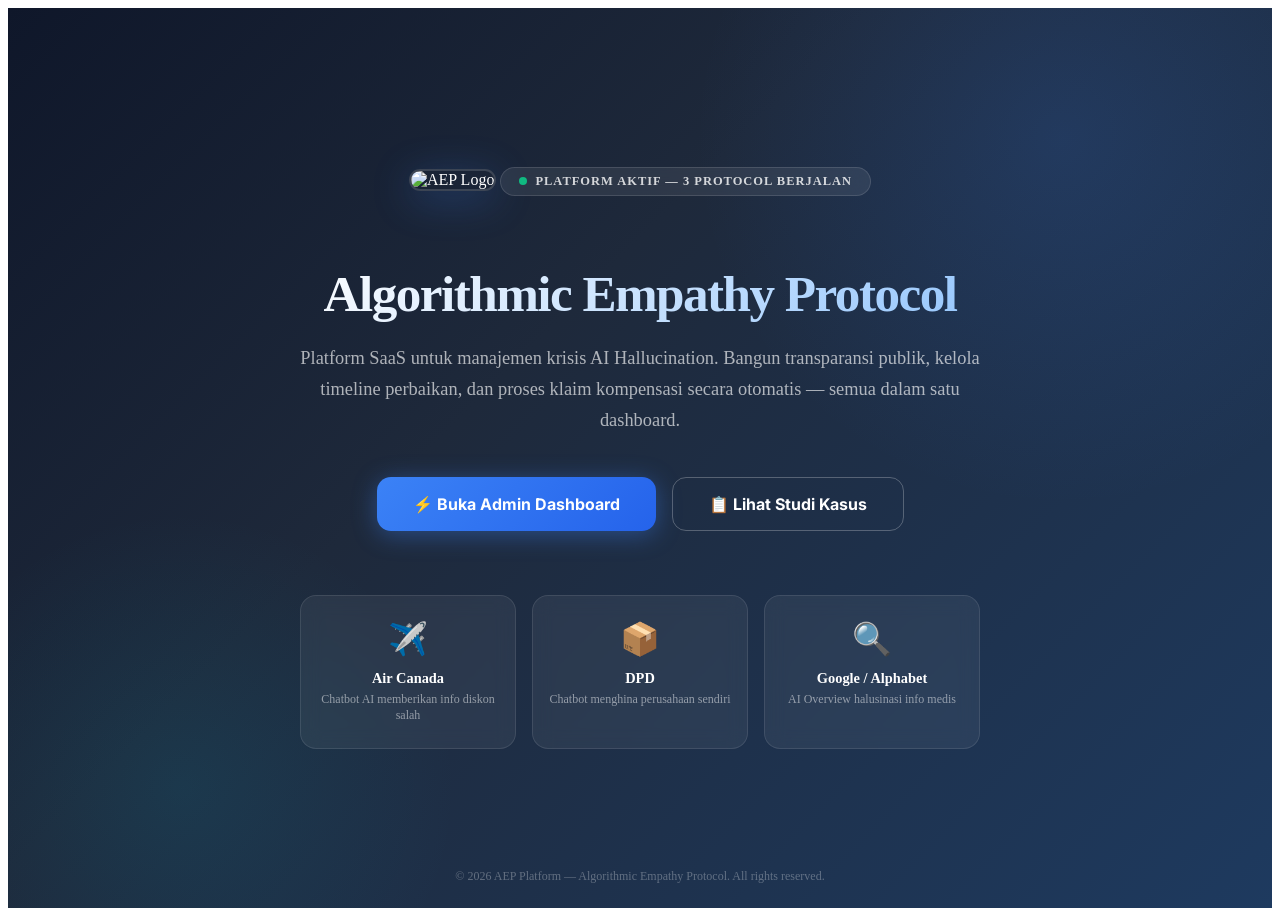
==== index.html @ 1d60ed33 "Add files via upload" ====
<!DOCTYPE html>
<html lang="id">

<head>
  <meta charset="UTF-8" />
  <meta name="viewport" content="width=device-width, initial-scale=1.0" />
  <title>AEP Platform — Algorithmic Empathy Protocol</title>
  <meta name="description"
    content="Algorithmic Empathy Protocol — SaaS platform untuk manajemen krisis AI Hallucination. Transparansi, akuntabilitas, dan kompensasi otomatis." />

  <!-- Google Fonts: Inter -->
  <link rel="preconnect" href="https://fonts.googleapis.com" />
  <link rel="preconnect" href="https://fonts.gstatic.com" crossorigin />
  <link
    href="https://fonts.googleapis.com/css2?family=Inter:wght@400;500;600;700;800;900&family=JetBrains+Mono:wght@500;700&display=swap"
    rel="stylesheet" />

  <link rel="stylesheet" href="frontend/css/style.css" />
  <style>
    .landing-hero {
      min-height: 100vh;
      display: flex;
      align-items: center;
      justify-content: center;
      background: linear-gradient(135deg, #0F172A 0%, #1E293B 40%, #1E3A5F 100%);
      color: white;
      position: relative;
      overflow: hidden;
      text-align: center;
    }

    .landing-hero::before {
      content: '';
      position: absolute;
      top: -30%;
      right: -15%;
      width: 800px;
      height: 800px;
      background: radial-gradient(circle, rgba(59, 130, 246, 0.15) 0%, transparent 65%);
      pointer-events: none;
      animation: floatOrb 8s ease-in-out infinite;
    }

    .landing-hero::after {
      content: '';
      position: absolute;
      bottom: -20%;
      left: -10%;
      width: 600px;
      height: 600px;
      background: radial-gradient(circle, rgba(6, 182, 212, 0.1) 0%, transparent 65%);
      pointer-events: none;
      animation: floatOrb 10s ease-in-out infinite reverse;
    }

    @keyframes floatOrb {
      0%, 100% { transform: translate(0, 0); }
      50% { transform: translate(30px, -20px); }
    }

    .landing-content {
      position: relative;
      z-index: 1;
      max-width: 720px;
      padding: 48px 24px;
    }

    .landing-logo {
      width: 80px;
      height: 80px;
      border-radius: 20px;
      object-fit: cover;
      box-shadow: 0 8px 40px rgba(59, 130, 246, 0.3);
      margin-bottom: 32px;
      border: 2px solid rgba(255,255,255,0.15);
    }

    .landing-badge {
      display: inline-flex;
      align-items: center;
      gap: 8px;
      padding: 6px 18px;
      background: rgba(255, 255, 255, 0.08);
      backdrop-filter: blur(10px);
      border: 1px solid rgba(255, 255, 255, 0.12);
      border-radius: 999px;
      font-size: 0.78rem;
      font-weight: 600;
      color: rgba(255, 255, 255, 0.8);
      text-transform: uppercase;
      letter-spacing: 0.08em;
      margin-bottom: 28px;
    }

    .landing-badge__dot {
      width: 8px;
      height: 8px;
      background: #10B981;
      border-radius: 50%;
      animation: pulse 2s infinite;
    }

    .landing-title {
      font-size: 3.2rem;
      font-weight: 900;
      letter-spacing: -0.03em;
      line-height: 1.1;
      margin-bottom: 20px;
      background: linear-gradient(135deg, #FFFFFF 0%, #93C5FD 100%);
      -webkit-background-clip: text;
      -webkit-text-fill-color: transparent;
      background-clip: text;
    }

    .landing-desc {
      font-size: 1.15rem;
      line-height: 1.7;
      color: rgba(255, 255, 255, 0.65);
      margin-bottom: 40px;
    }

    .landing-actions {
      display: flex;
      gap: 16px;
      justify-content: center;
      flex-wrap: wrap;
      margin-bottom: 64px;
    }

    .landing-btn {
      display: inline-flex;
      align-items: center;
      gap: 10px;
      padding: 16px 36px;
      border-radius: 14px;
      font-family: 'Inter', sans-serif;
      font-size: 1rem;
      font-weight: 700;
      text-decoration: none;
      transition: all 0.3s cubic-bezier(0.4, 0, 0.2, 1);
      cursor: pointer;
      border: none;
    }

    .landing-btn--primary {
      background: linear-gradient(135deg, #3B82F6, #2563EB);
      color: white;
      box-shadow: 0 4px 24px rgba(59, 130, 246, 0.4);
    }

    .landing-btn--primary:hover {
      transform: translateY(-3px);
      box-shadow: 0 8px 40px rgba(59, 130, 246, 0.5);
      color: white;
    }

    .landing-btn--outline {
      background: transparent;
      color: white;
      border: 1.5px solid rgba(255, 255, 255, 0.25);
    }

    .landing-btn--outline:hover {
      background: rgba(255, 255, 255, 0.08);
      border-color: rgba(255, 255, 255, 0.4);
      transform: translateY(-2px);
      color: white;
    }

    .landing-cases {
      display: grid;
      grid-template-columns: repeat(3, 1fr);
      gap: 16px;
      max-width: 680px;
      margin: 0 auto;
    }

    .landing-case-card {
      background: rgba(255, 255, 255, 0.06);
      backdrop-filter: blur(10px);
      border: 1px solid rgba(255, 255, 255, 0.1);
      border-radius: 16px;
      padding: 24px 16px;
      text-decoration: none;
      color: white;
      transition: all 0.3s ease;
    }

    .landing-case-card:hover {
      background: rgba(255, 255, 255, 0.1);
      border-color: rgba(255, 255, 255, 0.2);
      transform: translateY(-4px);
      box-shadow: 0 12px 40px rgba(0, 0, 0, 0.2);
      color: white;
    }

    .landing-case-card__emoji {
      font-size: 2rem;
      margin-bottom: 12px;
    }

    .landing-case-card__name {
      font-size: 0.9rem;
      font-weight: 700;
      margin-bottom: 4px;
    }

    .landing-case-card__desc {
      font-size: 0.75rem;
      color: rgba(255, 255, 255, 0.5);
      line-height: 1.4;
    }

    .landing-footer {
      position: absolute;
      bottom: 24px;
      left: 0;
      right: 0;
      text-align: center;
      font-size: 0.75rem;
      color: rgba(255, 255, 255, 0.3);
    }

    @media (max-width: 768px) {
      .landing-title { font-size: 2.2rem; }
      .landing-desc { font-size: 1rem; }
      .landing-cases { grid-template-columns: 1fr; max-width: 320px; }
      .landing-actions { flex-direction: column; align-items: center; }
    }
  </style>
</head>

<body>
  <section class="landing-hero">
    <div class="landing-content">
      <img src="frontend/AEP_Logo.jpg" alt="AEP Logo" class="landing-logo" />

      <div class="landing-badge">
        <span class="landing-badge__dot"></span>
        <span>Platform Aktif — 3 Protocol Berjalan</span>
      </div>

      <h1 class="landing-title">Algorithmic Empathy Protocol</h1>

      <p class="landing-desc">
        Platform SaaS untuk manajemen krisis AI Hallucination. Bangun transparansi publik, kelola timeline perbaikan,
        dan proses klaim kompensasi secara otomatis — semua dalam satu dashboard.
      </p>

      <div class="landing-actions">
        <a href="frontend/admin.html" class="landing-btn landing-btn--primary">
          ⚡ Buka Admin Dashboard
        </a>
        <a href="#cases" class="landing-btn landing-btn--outline">
          📋 Lihat Studi Kasus
        </a>
      </div>

      <div class="landing-cases" id="cases">
        <a href="frontend/public-air-canada.html" class="landing-case-card">
          <div class="landing-case-card__emoji">✈️</div>
          <div class="landing-case-card__name">Air Canada</div>
          <div class="landing-case-card__desc">Chatbot AI memberikan info diskon salah</div>
        </a>
        <a href="frontend/public-dpd.html" class="landing-case-card">
          <div class="landing-case-card__emoji">📦</div>
          <div class="landing-case-card__name">DPD</div>
          <div class="landing-case-card__desc">Chatbot menghina perusahaan sendiri</div>
        </a>
        <a href="frontend/public-google.html" class="landing-case-card">
          <div class="landing-case-card__emoji">🔍</div>
          <div class="landing-case-card__name">Google / Alphabet</div>
          <div class="landing-case-card__desc">AI Overview halusinasi info medis</div>
        </a>
      </div>
    </div>

    <div class="landing-footer">
      &copy; 2026 AEP Platform — Algorithmic Empathy Protocol. All rights reserved.
    </div>
  </section>
</body>

</html>
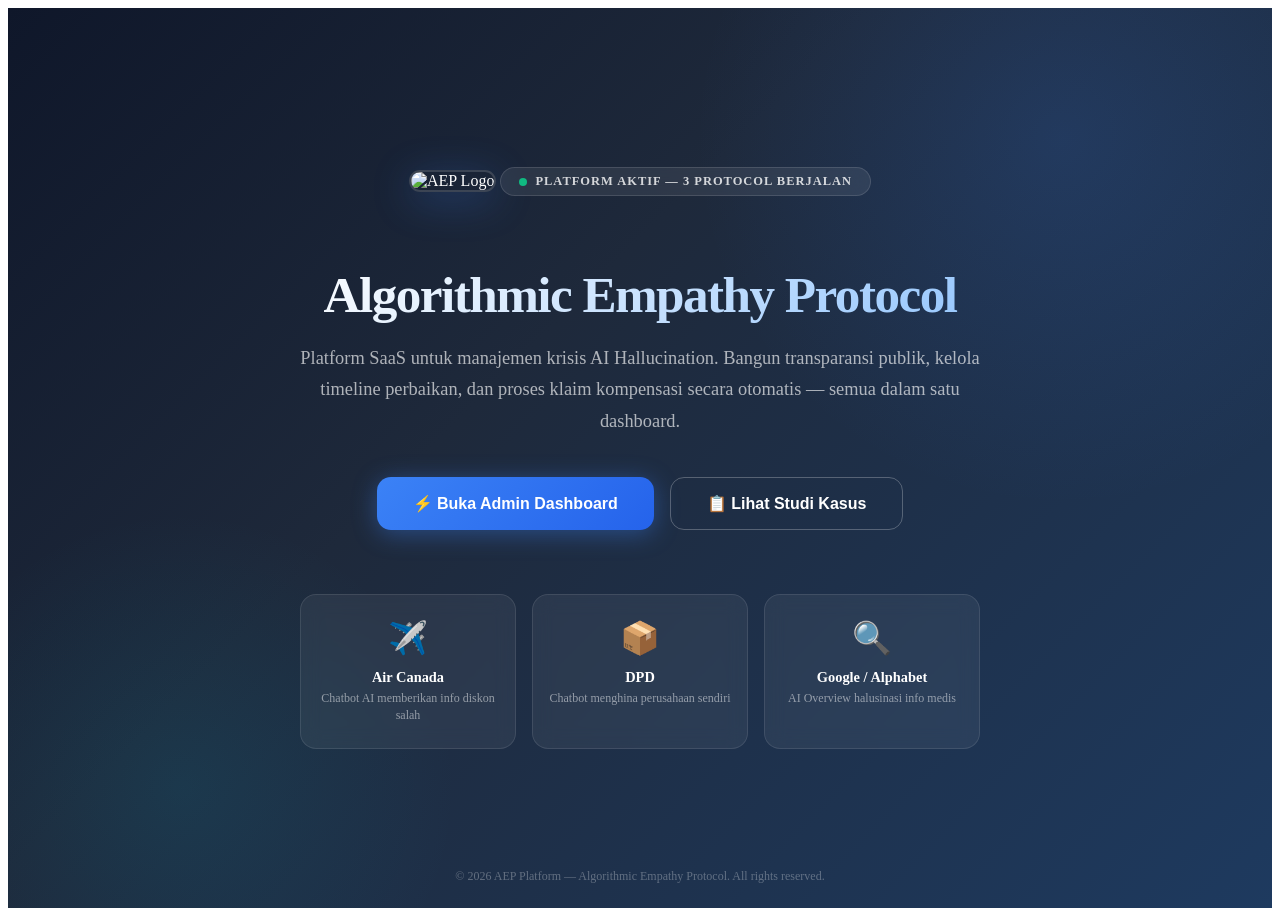
==== commit c9bb9d31: "Update index.html" ====
--- a/index.html
+++ b/index.html
@@ -12,7 +12,7 @@
   <link rel="preconnect" href="https://fonts.googleapis.com" />
   <link rel="preconnect" href="https://fonts.gstatic.com" crossorigin />
   <link
-    href="https://fonts.googleapis.com/css2?family=Inter:wght@400;500;600;700;800;900&family=JetBrains+Mono:wght@500;700&display=swap"
+    href="admin.html"
     rel="stylesheet" />
 
   <link rel="stylesheet" href="frontend/css/style.css" />
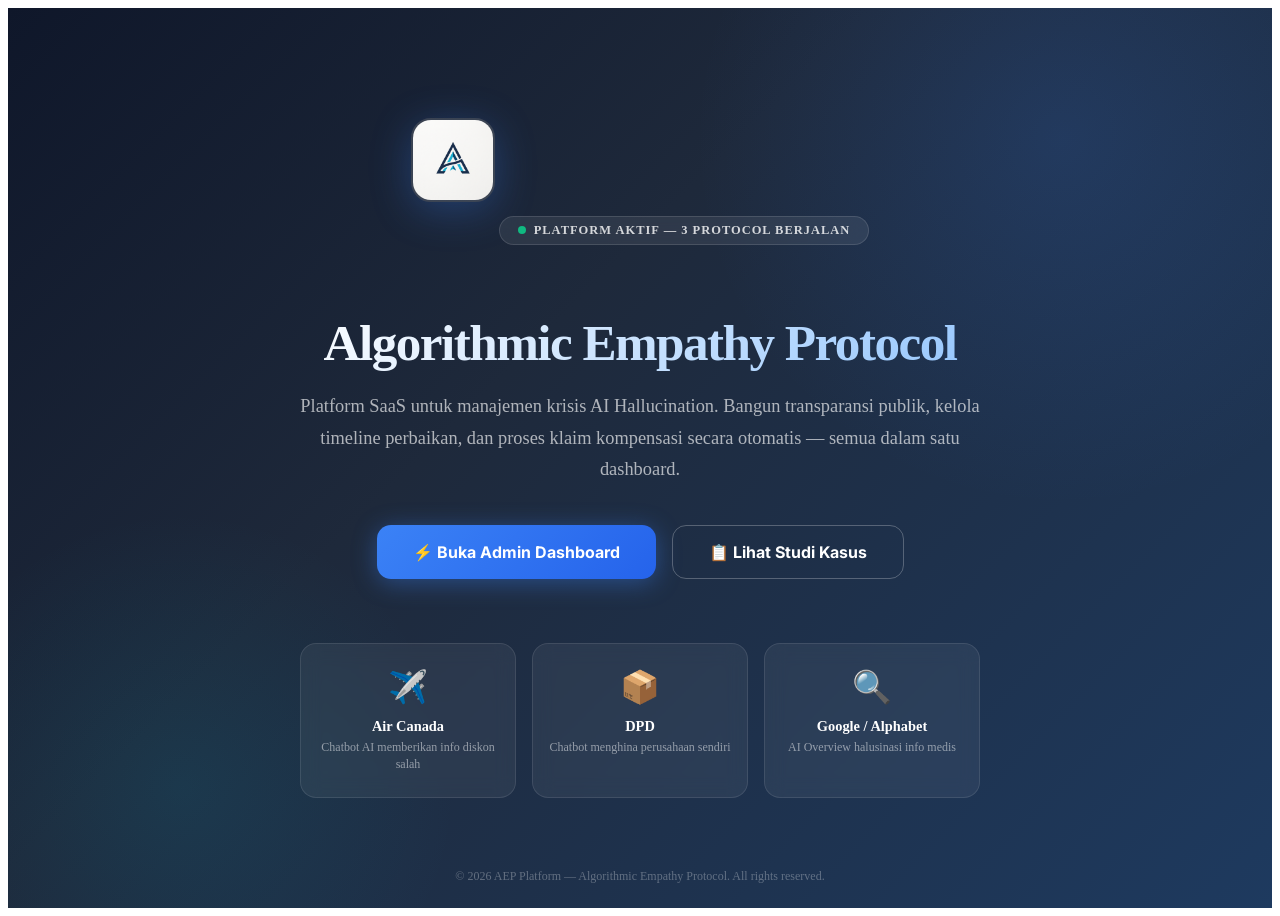
==== commit 521abf07: "Update index.html" ====
--- a/index.html
+++ b/index.html
@@ -12,7 +12,7 @@
   <link rel="preconnect" href="https://fonts.googleapis.com" />
   <link rel="preconnect" href="https://fonts.gstatic.com" crossorigin />
   <link
-    href="admin.html"
+    href="https://fonts.googleapis.com/css2?family=Inter:wght@400;500;600;700;800;900&family=JetBrains+Mono:wght@500;700&display=swap"
     rel="stylesheet" />
 
   <link rel="stylesheet" href="frontend/css/style.css" />
@@ -233,7 +233,7 @@
 <body>
   <section class="landing-hero">
     <div class="landing-content">
-      <img src="frontend/AEP_Logo.jpg" alt="AEP Logo" class="landing-logo" />
+      <img src="AEP_Logo.jpg" alt="AEP Logo" class="landing-logo" />
 
       <div class="landing-badge">
         <span class="landing-badge__dot"></span>
@@ -248,7 +248,7 @@
       </p>
 
       <div class="landing-actions">
-        <a href="frontend/admin.html" class="landing-btn landing-btn--primary">
+        <a href="admin.html" class="landing-btn landing-btn--primary">
           ⚡ Buka Admin Dashboard
         </a>
         <a href="#cases" class="landing-btn landing-btn--outline">
@@ -257,17 +257,17 @@
       </div>
 
       <div class="landing-cases" id="cases">
-        <a href="frontend/public-air-canada.html" class="landing-case-card">
+        <a href="public-air-canada.html" class="landing-case-card">
           <div class="landing-case-card__emoji">✈️</div>
           <div class="landing-case-card__name">Air Canada</div>
           <div class="landing-case-card__desc">Chatbot AI memberikan info diskon salah</div>
         </a>
-        <a href="frontend/public-dpd.html" class="landing-case-card">
+        <a href="public-dpd.html" class="landing-case-card">
           <div class="landing-case-card__emoji">📦</div>
           <div class="landing-case-card__name">DPD</div>
           <div class="landing-case-card__desc">Chatbot menghina perusahaan sendiri</div>
         </a>
-        <a href="frontend/public-google.html" class="landing-case-card">
+        <a href="public-google.html" class="landing-case-card">
           <div class="landing-case-card__emoji">🔍</div>
           <div class="landing-case-card__name">Google / Alphabet</div>
           <div class="landing-case-card__desc">AI Overview halusinasi info medis</div>
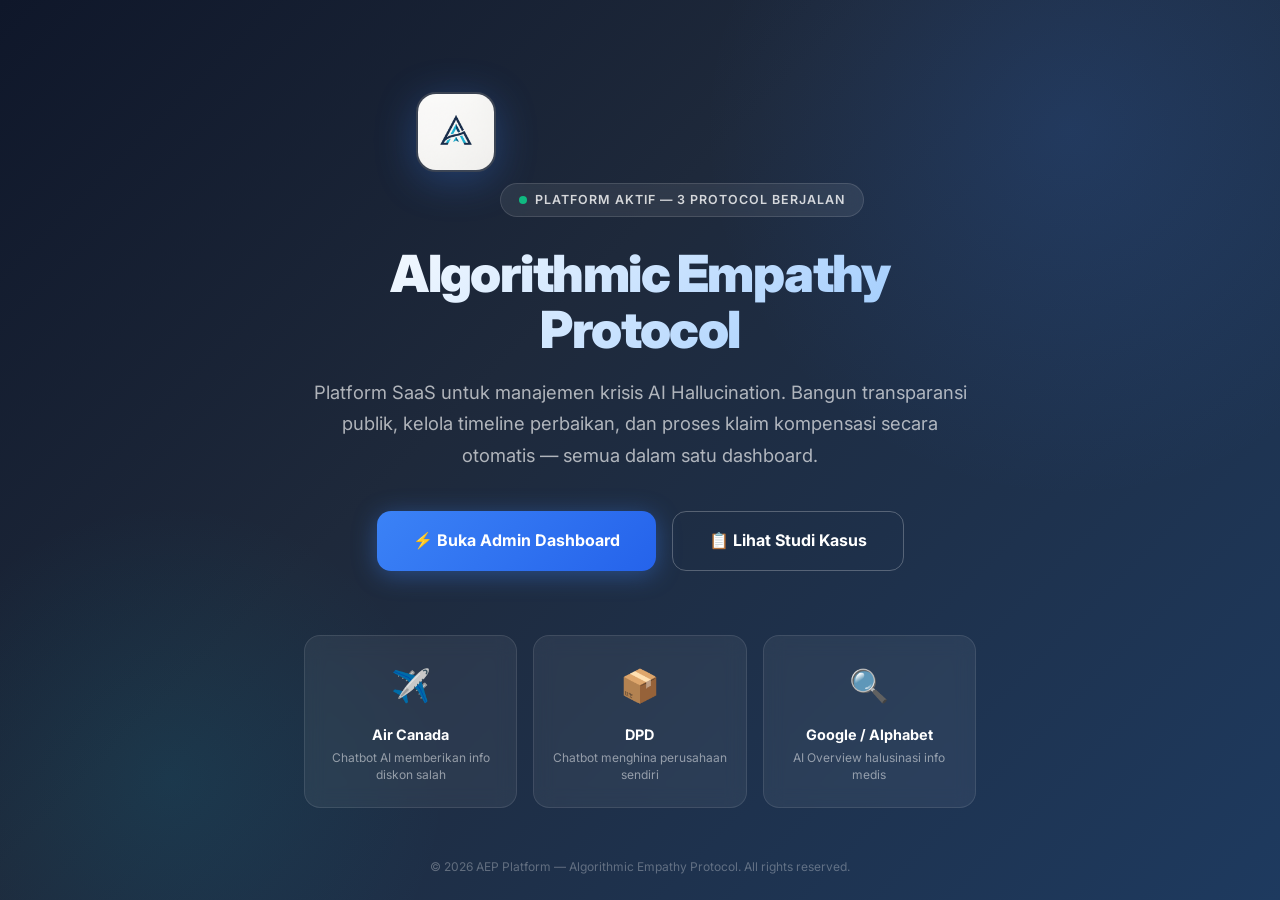
==== commit 7fe82873: "Update index.html" ====
--- a/index.html
+++ b/index.html
@@ -15,7 +15,7 @@
     href="https://fonts.googleapis.com/css2?family=Inter:wght@400;500;600;700;800;900&family=JetBrains+Mono:wght@500;700&display=swap"
     rel="stylesheet" />
 
-  <link rel="stylesheet" href="frontend/css/style.css" />
+  <link rel="stylesheet" href="style.css" />
   <style>
     .landing-hero {
       min-height: 100vh;
--- a/style.css
+++ b/style.css
@@ -0,0 +1,1479 @@
+/* ============================================================
+   AEP Platform — Design System & Core Styles
+   Algorithmic Empathy Protocol
+   ============================================================
+   Color Palette:
+     --aep-white:       #FFFFFF
+     --aep-ghost:       #F7F8FC
+     --aep-mist:        #EEF1F6
+     --aep-silver:      #D1D5DB
+     --aep-slate:       #6B7280
+     --aep-charcoal:    #374151
+     --aep-ink:         #111827
+     --aep-blue:        #3B82F6
+     --aep-blue-light:  #60A5FA
+     --aep-blue-deep:   #2563EB
+     --aep-blue-pale:   #DBEAFE
+     --aep-teal:        #06B6D4
+     --aep-green:       #10B981
+     --aep-amber:       #F59E0B
+     --aep-red:         #EF4444
+   ============================================================ */
+
+/* ---- Reset & Root ---- */
+*,
+*::before,
+*::after {
+  margin: 0;
+  padding: 0;
+  box-sizing: border-box;
+}
+
+:root {
+  --aep-white: #FFFFFF;
+  --aep-ghost: #F7F8FC;
+  --aep-mist: #EEF1F6;
+  --aep-silver: #D1D5DB;
+  --aep-slate: #6B7280;
+  --aep-charcoal: #374151;
+  --aep-ink: #111827;
+
+  --aep-blue: #3B82F6;
+  --aep-blue-light: #60A5FA;
+  --aep-blue-deep: #2563EB;
+  --aep-blue-pale: #DBEAFE;
+  --aep-blue-wash: #EFF6FF;
+
+  --aep-teal: #06B6D4;
+  --aep-green: #10B981;
+  --aep-amber: #F59E0B;
+  --aep-red: #EF4444;
+
+  --font-sans: 'Inter', -apple-system, BlinkMacSystemFont, 'Segoe UI', Roboto, sans-serif;
+  --font-mono: 'JetBrains Mono', 'Fira Code', monospace;
+
+  --shadow-sm: 0 1px 2px rgba(0, 0, 0, 0.04);
+  --shadow-md: 0 4px 12px rgba(0, 0, 0, 0.06);
+  --shadow-lg: 0 12px 40px rgba(0, 0, 0, 0.08);
+  --shadow-xl: 0 20px 60px rgba(0, 0, 0, 0.10);
+  --shadow-blue: 0 4px 20px rgba(59, 130, 246, 0.25);
+
+  --radius-sm: 8px;
+  --radius-md: 12px;
+  --radius-lg: 16px;
+  --radius-xl: 24px;
+
+  --transition-fast: 150ms cubic-bezier(0.4, 0, 0.2, 1);
+  --transition-base: 250ms cubic-bezier(0.4, 0, 0.2, 1);
+  --transition-slow: 400ms cubic-bezier(0.4, 0, 0.2, 1);
+
+  font-size: 16px;
+}
+
+html {
+  scroll-behavior: smooth;
+  -webkit-font-smoothing: antialiased;
+  -moz-osx-font-smoothing: grayscale;
+}
+
+body {
+  font-family: var(--font-sans);
+  color: var(--aep-ink);
+  background: var(--aep-ghost);
+  line-height: 1.6;
+  min-height: 100vh;
+}
+
+/* ---- Typography ---- */
+h1, h2, h3, h4, h5, h6 {
+  font-weight: 700;
+  line-height: 1.25;
+  letter-spacing: -0.01em;
+}
+
+h1 { font-size: 2.25rem; }
+h2 { font-size: 1.75rem; }
+h3 { font-size: 1.25rem; }
+
+p { color: var(--aep-charcoal); }
+
+a {
+  color: var(--aep-blue);
+  text-decoration: none;
+  transition: color var(--transition-fast);
+}
+a:hover { color: var(--aep-blue-deep); }
+
+/* ---- Layout Containers ---- */
+.container {
+  width: 100%;
+  max-width: 960px;
+  margin: 0 auto;
+  padding: 0 24px;
+}
+
+.container--wide {
+  max-width: 1200px;
+}
+
+/* ---- Header / Navbar ---- */
+.navbar {
+  position: sticky;
+  top: 0;
+  z-index: 100;
+  background: rgba(255, 255, 255, 0.82);
+  backdrop-filter: blur(16px) saturate(180%);
+  -webkit-backdrop-filter: blur(16px) saturate(180%);
+  border-bottom: 1px solid var(--aep-mist);
+  padding: 0 24px;
+}
+
+.navbar__inner {
+  display: flex;
+  align-items: center;
+  justify-content: space-between;
+  height: 64px;
+  max-width: 1200px;
+  margin: 0 auto;
+}
+
+.navbar__brand {
+  display: flex;
+  align-items: center;
+  gap: 10px;
+  font-weight: 800;
+  font-size: 1.15rem;
+  color: var(--aep-ink);
+  letter-spacing: -0.02em;
+}
+
+.navbar__logo {
+  width: 34px;
+  height: 34px;
+  background: linear-gradient(135deg, var(--aep-blue), var(--aep-teal));
+  border-radius: var(--radius-sm);
+  display: flex;
+  align-items: center;
+  justify-content: center;
+  color: white;
+  font-weight: 900;
+  font-size: 0.85rem;
+  box-shadow: var(--shadow-blue);
+}
+
+.navbar__logo-img {
+  width: 36px;
+  height: 36px;
+  border-radius: var(--radius-sm);
+  object-fit: cover;
+  box-shadow: var(--shadow-blue);
+}
+.navbar__badge {
+  font-size: 0.65rem;
+  font-weight: 600;
+  color: var(--aep-blue);
+  background: var(--aep-blue-pale);
+  padding: 2px 8px;
+  border-radius: 999px;
+  letter-spacing: 0.04em;
+  text-transform: uppercase;
+}
+
+.navbar__links {
+  display: flex;
+  align-items: center;
+  gap: 8px;
+}
+
+.navbar__link {
+  padding: 6px 14px;
+  border-radius: var(--radius-sm);
+  font-size: 0.85rem;
+  font-weight: 500;
+  color: var(--aep-slate);
+  transition: all var(--transition-fast);
+}
+.navbar__link:hover {
+  color: var(--aep-ink);
+  background: var(--aep-mist);
+}
+
+/* ---- Cards ---- */
+.card {
+  background: var(--aep-white);
+  border: 1px solid var(--aep-mist);
+  border-radius: var(--radius-lg);
+  padding: 32px;
+  box-shadow: var(--shadow-sm);
+  transition: box-shadow var(--transition-base);
+}
+
+.card:hover {
+  box-shadow: var(--shadow-md);
+}
+
+.card__header {
+  margin-bottom: 24px;
+}
+
+.card__title {
+  font-size: 1.15rem;
+  font-weight: 700;
+  color: var(--aep-ink);
+  margin-bottom: 4px;
+}
+
+.card__subtitle {
+  font-size: 0.85rem;
+  color: var(--aep-slate);
+}
+
+/* ---- Buttons ---- */
+.btn {
+  display: inline-flex;
+  align-items: center;
+  justify-content: center;
+  gap: 8px;
+  padding: 12px 24px;
+  border: none;
+  border-radius: var(--radius-sm);
+  font-family: var(--font-sans);
+  font-size: 0.9rem;
+  font-weight: 600;
+  cursor: pointer;
+  transition: all var(--transition-base);
+  white-space: nowrap;
+  text-decoration: none;
+  position: relative;
+  overflow: hidden;
+}
+
+.btn::after {
+  content: '';
+  position: absolute;
+  inset: 0;
+  background: rgba(255, 255, 255, 0);
+  transition: background var(--transition-fast);
+}
+.btn:hover::after {
+  background: rgba(255, 255, 255, 0.1);
+}
+
+.btn--primary {
+  background: linear-gradient(135deg, var(--aep-blue), var(--aep-blue-deep));
+  color: white;
+  box-shadow: var(--shadow-blue);
+}
+.btn--primary:hover {
+  transform: translateY(-1px);
+  box-shadow: 0 6px 24px rgba(59, 130, 246, 0.35);
+}
+.btn--primary:active {
+  transform: translateY(0);
+}
+
+.btn--large {
+  padding: 16px 40px;
+  font-size: 1rem;
+  border-radius: var(--radius-md);
+}
+
+.btn--outline {
+  background: transparent;
+  color: var(--aep-blue);
+  border: 1.5px solid var(--aep-blue);
+}
+.btn--outline:hover {
+  background: var(--aep-blue-wash);
+}
+
+.btn--ghost {
+  background: transparent;
+  color: var(--aep-slate);
+}
+.btn--ghost:hover {
+  color: var(--aep-ink);
+  background: var(--aep-mist);
+}
+
+.btn--block {
+  width: 100%;
+}
+
+.btn--icon-only {
+  padding: 10px;
+  border-radius: var(--radius-sm);
+}
+
+.btn:disabled {
+  opacity: 0.5;
+  cursor: not-allowed;
+  transform: none !important;
+}
+
+/* Spinner in button */
+.btn .spinner {
+  width: 18px;
+  height: 18px;
+  border: 2px solid rgba(255,255,255,0.3);
+  border-top-color: white;
+  border-radius: 50%;
+  animation: spin 0.6s linear infinite;
+}
+
+@keyframes spin {
+  to { transform: rotate(360deg); }
+}
+
+/* ---- Form Elements ---- */
+.form-group {
+  margin-bottom: 20px;
+}
+
+.form-label {
+  display: block;
+  font-size: 0.85rem;
+  font-weight: 600;
+  color: var(--aep-charcoal);
+  margin-bottom: 6px;
+}
+
+.form-hint {
+  font-size: 0.78rem;
+  color: var(--aep-slate);
+  margin-bottom: 6px;
+}
+
+.form-input,
+.form-textarea,
+.form-select {
+  width: 100%;
+  padding: 11px 14px;
+  border: 1.5px solid var(--aep-silver);
+  border-radius: var(--radius-sm);
+  font-family: var(--font-sans);
+  font-size: 0.9rem;
+  color: var(--aep-ink);
+  background: var(--aep-white);
+  transition: all var(--transition-fast);
+  outline: none;
+}
+
+.form-input::placeholder,
+.form-textarea::placeholder {
+  color: var(--aep-silver);
+}
+
+.form-input:focus,
+.form-textarea:focus,
+.form-select:focus {
+  border-color: var(--aep-blue);
+  box-shadow: 0 0 0 3px rgba(59, 130, 246, 0.12);
+}
+
+.form-textarea {
+  resize: vertical;
+  min-height: 100px;
+}
+
+/* ---- Status Badges ---- */
+.badge {
+  display: inline-flex;
+  align-items: center;
+  gap: 5px;
+  padding: 3px 10px;
+  border-radius: 999px;
+  font-size: 0.72rem;
+  font-weight: 600;
+  text-transform: uppercase;
+  letter-spacing: 0.04em;
+}
+
+.badge--blue {
+  background: var(--aep-blue-pale);
+  color: var(--aep-blue-deep);
+}
+
+.badge--green {
+  background: #D1FAE5;
+  color: #059669;
+}
+
+.badge--amber {
+  background: #FEF3C7;
+  color: #D97706;
+}
+
+.badge--red {
+  background: #FEE2E2;
+  color: #DC2626;
+}
+
+.badge--gray {
+  background: var(--aep-mist);
+  color: var(--aep-slate);
+}
+
+/* ---- Divider ---- */
+.divider {
+  border: none;
+  border-top: 1px solid var(--aep-mist);
+  margin: 24px 0;
+}
+
+/* ============================================================
+   ADMIN DASHBOARD — Page-specific Styles
+   ============================================================ */
+
+.admin-hero {
+  padding: 48px 0 32px;
+  text-align: center;
+}
+
+.admin-hero__tag {
+  display: inline-flex;
+  align-items: center;
+  gap: 6px;
+  font-size: 0.78rem;
+  font-weight: 600;
+  color: var(--aep-blue);
+  background: var(--aep-blue-pale);
+  padding: 4px 14px;
+  border-radius: 999px;
+  margin-bottom: 16px;
+}
+
+.admin-hero__title {
+  font-size: 2rem;
+  margin-bottom: 8px;
+  color: var(--aep-ink);
+}
+
+.admin-hero__desc {
+  font-size: 1rem;
+  color: var(--aep-slate);
+  max-width: 520px;
+  margin: 0 auto;
+}
+
+/* Protocol Form */
+.protocol-form {
+  margin-bottom: 48px;
+}
+
+/* Timeline Builder */
+.timeline-builder {
+  display: flex;
+  flex-direction: column;
+  gap: 12px;
+}
+
+.timeline-entry {
+  display: grid;
+  grid-template-columns: 100px 1fr 1fr auto;
+  gap: 10px;
+  align-items: start;
+  padding: 14px;
+  background: var(--aep-ghost);
+  border-radius: var(--radius-sm);
+  border: 1px solid var(--aep-mist);
+  animation: fadeSlideIn 0.3s ease;
+}
+
+@keyframes fadeSlideIn {
+  from {
+    opacity: 0;
+    transform: translateY(-8px);
+  }
+  to {
+    opacity: 1;
+    transform: translateY(0);
+  }
+}
+
+.timeline-entry .form-input {
+  background: white;
+}
+
+.btn-remove-entry {
+  width: 36px;
+  height: 36px;
+  display: flex;
+  align-items: center;
+  justify-content: center;
+  background: transparent;
+  border: 1.5px solid var(--aep-silver);
+  border-radius: var(--radius-sm);
+  color: var(--aep-slate);
+  cursor: pointer;
+  transition: all var(--transition-fast);
+  font-size: 1.1rem;
+}
+.btn-remove-entry:hover {
+  border-color: var(--aep-red);
+  color: var(--aep-red);
+  background: #FEE2E2;
+}
+
+.btn-add-entry {
+  align-self: flex-start;
+}
+
+/* Success State */
+.success-card {
+  text-align: center;
+  padding: 48px 32px;
+  animation: fadeSlideIn 0.5s ease;
+}
+
+.success-icon {
+  width: 64px;
+  height: 64px;
+  background: linear-gradient(135deg, var(--aep-green), #34D399);
+  border-radius: 50%;
+  display: flex;
+  align-items: center;
+  justify-content: center;
+  margin: 0 auto 20px;
+  font-size: 1.8rem;
+  color: white;
+  box-shadow: 0 4px 20px rgba(16, 185, 129, 0.3);
+}
+
+.success-url {
+  display: inline-flex;
+  align-items: center;
+  gap: 8px;
+  padding: 12px 20px;
+  background: var(--aep-ghost);
+  border: 1px solid var(--aep-mist);
+  border-radius: var(--radius-sm);
+  font-family: var(--font-mono);
+  font-size: 0.85rem;
+  color: var(--aep-blue);
+  margin: 16px 0;
+  cursor: pointer;
+  transition: all var(--transition-fast);
+}
+.success-url:hover {
+  background: var(--aep-blue-pale);
+}
+
+/* Protocols List */
+.protocols-table {
+  width: 100%;
+  border-collapse: collapse;
+}
+
+.protocols-table th {
+  text-align: left;
+  font-size: 0.78rem;
+  font-weight: 600;
+  color: var(--aep-slate);
+  text-transform: uppercase;
+  letter-spacing: 0.05em;
+  padding: 10px 14px;
+  border-bottom: 1px solid var(--aep-mist);
+}
+
+.protocols-table td {
+  padding: 14px;
+  font-size: 0.9rem;
+  border-bottom: 1px solid var(--aep-mist);
+  vertical-align: middle;
+}
+
+.protocols-table tr:last-child td {
+  border-bottom: none;
+}
+
+.protocols-table tr:hover td {
+  background: var(--aep-ghost);
+}
+
+/* Stats Cards */
+.stats-row {
+  display: grid;
+  grid-template-columns: repeat(3, 1fr);
+  gap: 16px;
+  margin-bottom: 32px;
+}
+
+.stat-card {
+  background: var(--aep-white);
+  border: 1px solid var(--aep-mist);
+  border-radius: var(--radius-md);
+  padding: 20px;
+  text-align: center;
+  box-shadow: var(--shadow-sm);
+}
+
+.stat-card__value {
+  font-size: 2rem;
+  font-weight: 800;
+  color: var(--aep-ink);
+  line-height: 1;
+  margin-bottom: 4px;
+}
+
+.stat-card__label {
+  font-size: 0.78rem;
+  color: var(--aep-slate);
+  font-weight: 500;
+}
+
+/* ============================================================
+   PUBLIC PAGE — Page-specific Styles
+   ============================================================ */
+
+/* Hero Section */
+.public-hero {
+  background: linear-gradient(135deg, #1E3A5F 0%, #1E293B 100%);
+  color: white;
+  padding: 80px 0 64px;
+  position: relative;
+  overflow: hidden;
+}
+
+.public-hero::before {
+  content: '';
+  position: absolute;
+  top: -50%;
+  right: -20%;
+  width: 600px;
+  height: 600px;
+  background: radial-gradient(circle, rgba(59, 130, 246, 0.12) 0%, transparent 70%);
+  pointer-events: none;
+}
+
+.public-hero::after {
+  content: '';
+  position: absolute;
+  bottom: -30%;
+  left: -10%;
+  width: 400px;
+  height: 400px;
+  background: radial-gradient(circle, rgba(6, 182, 212, 0.08) 0%, transparent 70%);
+  pointer-events: none;
+}
+
+.public-hero__content {
+  position: relative;
+  z-index: 1;
+}
+
+.public-hero__badge {
+  display: inline-flex;
+  align-items: center;
+  gap: 6px;
+  padding: 5px 14px;
+  background: rgba(255, 255, 255, 0.1);
+  backdrop-filter: blur(8px);
+  border: 1px solid rgba(255, 255, 255, 0.15);
+  border-radius: 999px;
+  font-size: 0.75rem;
+  font-weight: 600;
+  color: rgba(255, 255, 255, 0.9);
+  text-transform: uppercase;
+  letter-spacing: 0.06em;
+  margin-bottom: 24px;
+}
+
+.public-hero__badge-dot {
+  width: 7px;
+  height: 7px;
+  background: var(--aep-green);
+  border-radius: 50%;
+  animation: pulse 2s infinite;
+}
+
+@keyframes pulse {
+  0%, 100% { opacity: 1; transform: scale(1); }
+  50% { opacity: 0.6; transform: scale(1.3); }
+}
+
+.public-hero__company {
+  font-size: 2.5rem;
+  font-weight: 800;
+  margin-bottom: 16px;
+  letter-spacing: -0.02em;
+  line-height: 1.15;
+}
+
+.public-hero__apology {
+  font-size: 1.05rem;
+  line-height: 1.7;
+  color: rgba(255, 255, 255, 0.78);
+  max-width: 640px;
+  margin-bottom: 32px;
+}
+
+.public-hero__actions {
+  display: flex;
+  gap: 12px;
+  flex-wrap: wrap;
+}
+
+.btn--hero {
+  padding: 14px 32px;
+  font-size: 0.95rem;
+  border-radius: var(--radius-md);
+}
+
+.btn--hero-primary {
+  background: white;
+  color: var(--aep-blue-deep);
+  font-weight: 700;
+}
+.btn--hero-primary:hover {
+  transform: translateY(-2px);
+  box-shadow: 0 8px 32px rgba(255, 255, 255, 0.2);
+}
+
+.btn--hero-outline {
+  background: transparent;
+  color: white;
+  border: 1.5px solid rgba(255, 255, 255, 0.3);
+}
+.btn--hero-outline:hover {
+  background: rgba(255, 255, 255, 0.08);
+  border-color: rgba(255, 255, 255, 0.5);
+}
+
+/* Glass Info Card */
+.glass-card {
+  background: rgba(255, 255, 255, 0.06);
+  backdrop-filter: blur(12px);
+  border: 1px solid rgba(255, 255, 255, 0.1);
+  border-radius: var(--radius-lg);
+  padding: 24px;
+  margin-top: 40px;
+}
+
+.glass-card__row {
+  display: grid;
+  grid-template-columns: repeat(3, 1fr);
+  gap: 24px;
+}
+
+.glass-card__item {
+  text-align: center;
+}
+
+.glass-card__value {
+  font-size: 1.5rem;
+  font-weight: 800;
+  color: white;
+  margin-bottom: 2px;
+}
+
+.glass-card__label {
+  font-size: 0.78rem;
+  color: rgba(255, 255, 255, 0.5);
+  font-weight: 500;
+}
+
+/* Section Blocks */
+.section {
+  padding: 64px 0;
+}
+
+.section--alt {
+  background: var(--aep-white);
+}
+
+.section__header {
+  text-align: center;
+  margin-bottom: 48px;
+}
+
+.section__tag {
+  display: inline-flex;
+  align-items: center;
+  gap: 6px;
+  font-size: 0.75rem;
+  font-weight: 700;
+  color: var(--aep-blue);
+  background: var(--aep-blue-pale);
+  padding: 4px 12px;
+  border-radius: 999px;
+  text-transform: uppercase;
+  letter-spacing: 0.06em;
+  margin-bottom: 12px;
+}
+
+.section__title {
+  font-size: 1.75rem;
+  color: var(--aep-ink);
+  margin-bottom: 8px;
+}
+
+.section__desc {
+  color: var(--aep-slate);
+  max-width: 500px;
+  margin: 0 auto;
+  font-size: 0.95rem;
+}
+
+/* Vertical Timeline */
+.timeline {
+  position: relative;
+  padding-left: 48px;
+}
+
+.timeline::before {
+  content: '';
+  position: absolute;
+  left: 18px;
+  top: 0;
+  bottom: 0;
+  width: 2px;
+  background: linear-gradient(to bottom, var(--aep-blue-pale), var(--aep-mist));
+}
+
+.timeline__item {
+  position: relative;
+  margin-bottom: 32px;
+  animation: fadeSlideIn 0.4s ease backwards;
+}
+
+.timeline__item:last-child {
+  margin-bottom: 0;
+}
+
+.timeline__dot {
+  position: absolute;
+  left: -38px;
+  top: 6px;
+  width: 20px;
+  height: 20px;
+  border-radius: 50%;
+  display: flex;
+  align-items: center;
+  justify-content: center;
+  font-size: 0.55rem;
+  color: white;
+  z-index: 1;
+}
+
+.timeline__dot--completed {
+  background: linear-gradient(135deg, var(--aep-green), #34D399);
+  box-shadow: 0 2px 8px rgba(16, 185, 129, 0.3);
+}
+
+.timeline__dot--in-progress {
+  background: linear-gradient(135deg, var(--aep-blue), var(--aep-blue-light));
+  box-shadow: 0 2px 8px rgba(59, 130, 246, 0.3);
+  animation: pulse 2s infinite;
+}
+
+.timeline__dot--pending {
+  background: var(--aep-silver);
+}
+
+.timeline__card {
+  background: var(--aep-white);
+  border: 1px solid var(--aep-mist);
+  border-radius: var(--radius-md);
+  padding: 20px 24px;
+  box-shadow: var(--shadow-sm);
+  transition: all var(--transition-base);
+}
+
+.timeline__card:hover {
+  box-shadow: var(--shadow-md);
+  transform: translateX(4px);
+}
+
+.timeline__hour {
+  display: inline-flex;
+  padding: 2px 8px;
+  background: var(--aep-blue-pale);
+  color: var(--aep-blue-deep);
+  font-size: 0.72rem;
+  font-weight: 700;
+  border-radius: 4px;
+  margin-bottom: 8px;
+  font-family: var(--font-mono);
+}
+
+.timeline__title {
+  font-size: 1rem;
+  font-weight: 700;
+  color: var(--aep-ink);
+  margin-bottom: 4px;
+}
+
+.timeline__desc {
+  font-size: 0.88rem;
+  color: var(--aep-slate);
+  line-height: 1.55;
+}
+
+.timeline__status {
+  margin-top: 10px;
+}
+
+/* Accordion / FAQ */
+.accordion {
+  display: flex;
+  flex-direction: column;
+  gap: 10px;
+}
+
+.accordion__item {
+  background: var(--aep-white);
+  border: 1px solid var(--aep-mist);
+  border-radius: var(--radius-md);
+  overflow: hidden;
+  transition: box-shadow var(--transition-base);
+}
+
+.accordion__item:hover {
+  box-shadow: var(--shadow-sm);
+}
+
+.accordion__item.is-open {
+  box-shadow: var(--shadow-md);
+  border-color: var(--aep-blue-pale);
+}
+
+.accordion__trigger {
+  width: 100%;
+  display: flex;
+  align-items: center;
+  justify-content: space-between;
+  padding: 18px 24px;
+  border: none;
+  background: none;
+  font-family: var(--font-sans);
+  font-size: 0.95rem;
+  font-weight: 600;
+  color: var(--aep-ink);
+  cursor: pointer;
+  text-align: left;
+  transition: color var(--transition-fast);
+}
+
+.accordion__trigger:hover {
+  color: var(--aep-blue);
+}
+
+.accordion__icon {
+  flex-shrink: 0;
+  width: 28px;
+  height: 28px;
+  background: var(--aep-ghost);
+  border-radius: 50%;
+  display: flex;
+  align-items: center;
+  justify-content: center;
+  font-size: 0.9rem;
+  color: var(--aep-slate);
+  transition: all var(--transition-base);
+}
+
+.accordion__item.is-open .accordion__icon {
+  background: var(--aep-blue-pale);
+  color: var(--aep-blue);
+  transform: rotate(180deg);
+}
+
+.accordion__panel {
+  max-height: 0;
+  overflow: hidden;
+  transition: max-height var(--transition-slow), padding var(--transition-slow);
+}
+
+.accordion__item.is-open .accordion__panel {
+  max-height: 300px;
+}
+
+.accordion__content {
+  padding: 0 24px 20px;
+  font-size: 0.9rem;
+  color: var(--aep-charcoal);
+  line-height: 1.65;
+}
+
+/* ============================================================
+   MODAL / POPUP
+   ============================================================ */
+.modal-overlay {
+  position: fixed;
+  inset: 0;
+  z-index: 1000;
+  background: rgba(17, 24, 39, 0.5);
+  backdrop-filter: blur(6px);
+  display: flex;
+  align-items: center;
+  justify-content: center;
+  padding: 24px;
+  opacity: 0;
+  visibility: hidden;
+  transition: all var(--transition-base);
+}
+
+.modal-overlay.is-active {
+  opacity: 1;
+  visibility: visible;
+}
+
+.modal {
+  background: var(--aep-white);
+  border-radius: var(--radius-xl);
+  width: 100%;
+  max-width: 520px;
+  max-height: 90vh;
+  overflow-y: auto;
+  box-shadow: var(--shadow-xl);
+  transform: scale(0.92) translateY(20px);
+  transition: transform var(--transition-slow);
+}
+
+.modal-overlay.is-active .modal {
+  transform: scale(1) translateY(0);
+}
+
+.modal__header {
+  display: flex;
+  align-items: center;
+  justify-content: space-between;
+  padding: 24px 28px 0;
+}
+
+.modal__title {
+  font-size: 1.15rem;
+  font-weight: 700;
+  color: var(--aep-ink);
+}
+
+.modal__close {
+  width: 36px;
+  height: 36px;
+  display: flex;
+  align-items: center;
+  justify-content: center;
+  background: var(--aep-ghost);
+  border: none;
+  border-radius: 50%;
+  font-size: 1.1rem;
+  color: var(--aep-slate);
+  cursor: pointer;
+  transition: all var(--transition-fast);
+}
+.modal__close:hover {
+  background: var(--aep-mist);
+  color: var(--aep-ink);
+}
+
+.modal__body {
+  padding: 24px 28px 28px;
+}
+
+/* ============================================================
+   Footer
+   ============================================================ */
+.footer {
+  padding: 32px 0;
+  text-align: center;
+  border-top: 1px solid var(--aep-mist);
+  background: var(--aep-white);
+}
+
+.footer__text {
+  font-size: 0.8rem;
+  color: var(--aep-slate);
+}
+
+.footer__text a {
+  color: var(--aep-blue);
+  font-weight: 600;
+}
+
+/* ============================================================
+   Toast / Notification
+   ============================================================ */
+.toast {
+  position: fixed;
+  bottom: 24px;
+  right: 24px;
+  z-index: 2000;
+  display: flex;
+  align-items: center;
+  gap: 10px;
+  padding: 14px 20px;
+  background: var(--aep-ink);
+  color: white;
+  border-radius: var(--radius-md);
+  font-size: 0.88rem;
+  font-weight: 500;
+  box-shadow: var(--shadow-lg);
+  transform: translateY(120%);
+  opacity: 0;
+  transition: all var(--transition-slow);
+}
+
+.toast.is-visible {
+  transform: translateY(0);
+  opacity: 1;
+}
+
+.toast--success {
+  background: linear-gradient(135deg, #059669, var(--aep-green));
+}
+
+.toast--error {
+  background: linear-gradient(135deg, #DC2626, var(--aep-red));
+}
+
+/* ============================================================
+   Loading Skeleton
+   ============================================================ */
+.skeleton {
+  background: linear-gradient(90deg, var(--aep-mist) 25%, var(--aep-ghost) 50%, var(--aep-mist) 75%);
+  background-size: 200% 100%;
+  animation: shimmer 1.5s infinite;
+  border-radius: var(--radius-sm);
+}
+
+@keyframes shimmer {
+  0% { background-position: 200% 0; }
+  100% { background-position: -200% 0; }
+}
+
+.skeleton--text {
+  height: 16px;
+  margin-bottom: 10px;
+}
+
+.skeleton--title {
+  height: 28px;
+  width: 60%;
+  margin-bottom: 16px;
+}
+
+.skeleton--block {
+  height: 120px;
+  margin-bottom: 16px;
+}
+
+/* ============================================================
+   Empty State
+   ============================================================ */
+.empty-state {
+  text-align: center;
+  padding: 48px 24px;
+}
+
+.empty-state__icon {
+  font-size: 3rem;
+  margin-bottom: 16px;
+  opacity: 0.4;
+}
+
+.empty-state__title {
+  font-size: 1.1rem;
+  font-weight: 600;
+  color: var(--aep-charcoal);
+  margin-bottom: 6px;
+}
+
+.empty-state__desc {
+  font-size: 0.88rem;
+  color: var(--aep-slate);
+}
+
+/* ============================================================
+   Responsive
+   ============================================================ */
+@media (max-width: 768px) {
+  :root { font-size: 15px; }
+
+  .container { padding: 0 16px; }
+
+  h1 { font-size: 1.75rem; }
+  h2 { font-size: 1.4rem; }
+
+  .navbar__badge { display: none; }
+
+  .stats-row {
+    grid-template-columns: 1fr;
+  }
+
+  .timeline-entry {
+    grid-template-columns: 80px 1fr;
+    gap: 8px;
+  }
+
+  .timeline-entry .form-input:nth-child(3) {
+    grid-column: 1 / -1;
+  }
+
+  .public-hero {
+    padding: 48px 0 40px;
+  }
+
+  .public-hero__company {
+    font-size: 1.75rem;
+  }
+
+  .glass-card__row {
+    grid-template-columns: 1fr;
+    gap: 16px;
+  }
+
+  .public-hero__actions {
+    flex-direction: column;
+  }
+
+  .modal {
+    max-width: 100%;
+    border-radius: var(--radius-lg);
+  }
+}
+
+@media (max-width: 480px) {
+  .timeline-entry {
+    grid-template-columns: 1fr;
+  }
+}
+
+/* ============================================================
+   Claims Management Section
+   ============================================================ */
+
+/* ---- Protocols / Claims Table ---- */
+.protocols-table {
+  width: 100%;
+  border-collapse: collapse;
+  font-size: 0.88rem;
+}
+
+.protocols-table thead th {
+  text-align: left;
+  padding: 12px 14px;
+  font-weight: 600;
+  font-size: 0.78rem;
+  text-transform: uppercase;
+  letter-spacing: 0.04em;
+  color: var(--aep-slate);
+  border-bottom: 2px solid var(--aep-mist);
+  background: var(--aep-ghost);
+}
+
+.protocols-table tbody tr {
+  border-bottom: 1px solid var(--aep-mist);
+  transition: background 0.15s ease;
+}
+
+.protocols-table tbody tr:hover {
+  background: var(--aep-blue-wash, #EFF6FF);
+}
+
+.protocols-table tbody td {
+  padding: 12px 14px;
+  vertical-align: middle;
+}
+
+/* ---- Badges ---- */
+.badge {
+  display: inline-flex;
+  align-items: center;
+  gap: 4px;
+  padding: 4px 10px;
+  border-radius: 999px;
+  font-size: 0.75rem;
+  font-weight: 600;
+  white-space: nowrap;
+  letter-spacing: 0.01em;
+}
+
+.badge--green {
+  background: rgba(16, 185, 129, 0.1);
+  color: #059669;
+  border: 1px solid rgba(16, 185, 129, 0.2);
+}
+
+.badge--amber {
+  background: rgba(245, 158, 11, 0.1);
+  color: #D97706;
+  border: 1px solid rgba(245, 158, 11, 0.2);
+}
+
+.badge--blue {
+  background: rgba(59, 130, 246, 0.1);
+  color: #2563EB;
+  border: 1px solid rgba(59, 130, 246, 0.2);
+}
+
+.badge--red {
+  background: rgba(239, 68, 68, 0.1);
+  color: #DC2626;
+  border: 1px solid rgba(239, 68, 68, 0.2);
+}
+
+.badge--gray {
+  background: rgba(107, 114, 128, 0.1);
+  color: #4B5563;
+  border: 1px solid rgba(107, 114, 128, 0.2);
+}
+
+/* ---- Claims Filter Tabs ---- */
+.claims-filter {
+  display: flex;
+  flex-wrap: wrap;
+  gap: 8px;
+  padding: 0 24px 20px;
+  border-bottom: 1px solid var(--aep-mist);
+  margin-bottom: 0;
+}
+
+.claims-filter__btn {
+  display: inline-flex;
+  align-items: center;
+  gap: 6px;
+  padding: 7px 14px;
+  border-radius: 999px;
+  border: 1px solid var(--aep-silver);
+  background: var(--aep-white);
+  color: var(--aep-slate);
+  font-size: 0.8rem;
+  font-weight: 500;
+  cursor: pointer;
+  transition: all 0.2s ease;
+  font-family: inherit;
+}
+
+.claims-filter__btn:hover {
+  border-color: var(--aep-blue-light);
+  color: var(--aep-blue);
+  background: var(--aep-blue-wash, #EFF6FF);
+}
+
+.claims-filter__btn.is-active {
+  background: var(--aep-blue);
+  color: var(--aep-white);
+  border-color: var(--aep-blue);
+  box-shadow: 0 2px 8px rgba(59, 130, 246, 0.25);
+}
+
+.claims-filter__btn.is-active .claims-filter__count {
+  background: rgba(255, 255, 255, 0.25);
+  color: var(--aep-white);
+}
+
+.claims-filter__count {
+  display: inline-flex;
+  align-items: center;
+  justify-content: center;
+  min-width: 22px;
+  height: 20px;
+  padding: 0 6px;
+  border-radius: 999px;
+  background: var(--aep-mist);
+  color: var(--aep-charcoal);
+  font-size: 0.7rem;
+  font-weight: 700;
+  font-family: var(--font-mono, 'JetBrains Mono', monospace);
+}
+
+/* ---- Claims Status Select ---- */
+.claim-status-select {
+  padding: 5px 10px;
+  border-radius: 8px;
+  border: 1px solid var(--aep-silver);
+  background: var(--aep-white);
+  color: var(--aep-charcoal);
+  font-size: 0.78rem;
+  font-weight: 500;
+  font-family: inherit;
+  cursor: pointer;
+  transition: all 0.2s ease;
+  appearance: auto;
+  min-width: 130px;
+}
+
+.claim-status-select:hover {
+  border-color: var(--aep-blue-light);
+  box-shadow: 0 0 0 3px rgba(59, 130, 246, 0.08);
+}
+
+.claim-status-select:focus {
+  outline: none;
+  border-color: var(--aep-blue);
+  box-shadow: 0 0 0 3px rgba(59, 130, 246, 0.12);
+}
+
+/* ---- Claims Pagination ---- */
+.claims-pagination {
+  display: flex;
+  align-items: center;
+  justify-content: space-between;
+  padding: 16px 24px;
+  border-top: 1px solid var(--aep-mist);
+  margin-top: 0;
+}
+
+.claims-pagination__info {
+  font-size: 0.82rem;
+  color: var(--aep-slate);
+}
+
+.claims-pagination__actions {
+  display: flex;
+  align-items: center;
+  gap: 8px;
+}
+
+.claims-pagination__current {
+  font-size: 0.82rem;
+  font-weight: 600;
+  color: var(--aep-charcoal);
+  padding: 0 8px;
+  font-family: var(--font-mono, 'JetBrains Mono', monospace);
+}
+
+/* ---- Claim Row Animation ---- */
+.claim-row {
+  animation: claimFadeIn 0.3s ease both;
+}
+
+@keyframes claimFadeIn {
+  from {
+    opacity: 0;
+    transform: translateY(6px);
+  }
+  to {
+    opacity: 1;
+    transform: translateY(0);
+  }
+}
+
+/* ---- Hide on Mobile ---- */
+@media (max-width: 768px) {
+  .hide-mobile {
+    display: none !important;
+  }
+
+  .claims-filter {
+    padding: 0 16px 16px;
+  }
+
+  .claims-pagination {
+    flex-direction: column;
+    gap: 12px;
+    padding: 12px 16px;
+  }
+
+  .claim-status-select {
+    min-width: 110px;
+    font-size: 0.72rem;
+  }
+
+  .protocols-table thead th,
+  .protocols-table tbody td {
+    padding: 10px 8px;
+    font-size: 0.8rem;
+  }
+}
